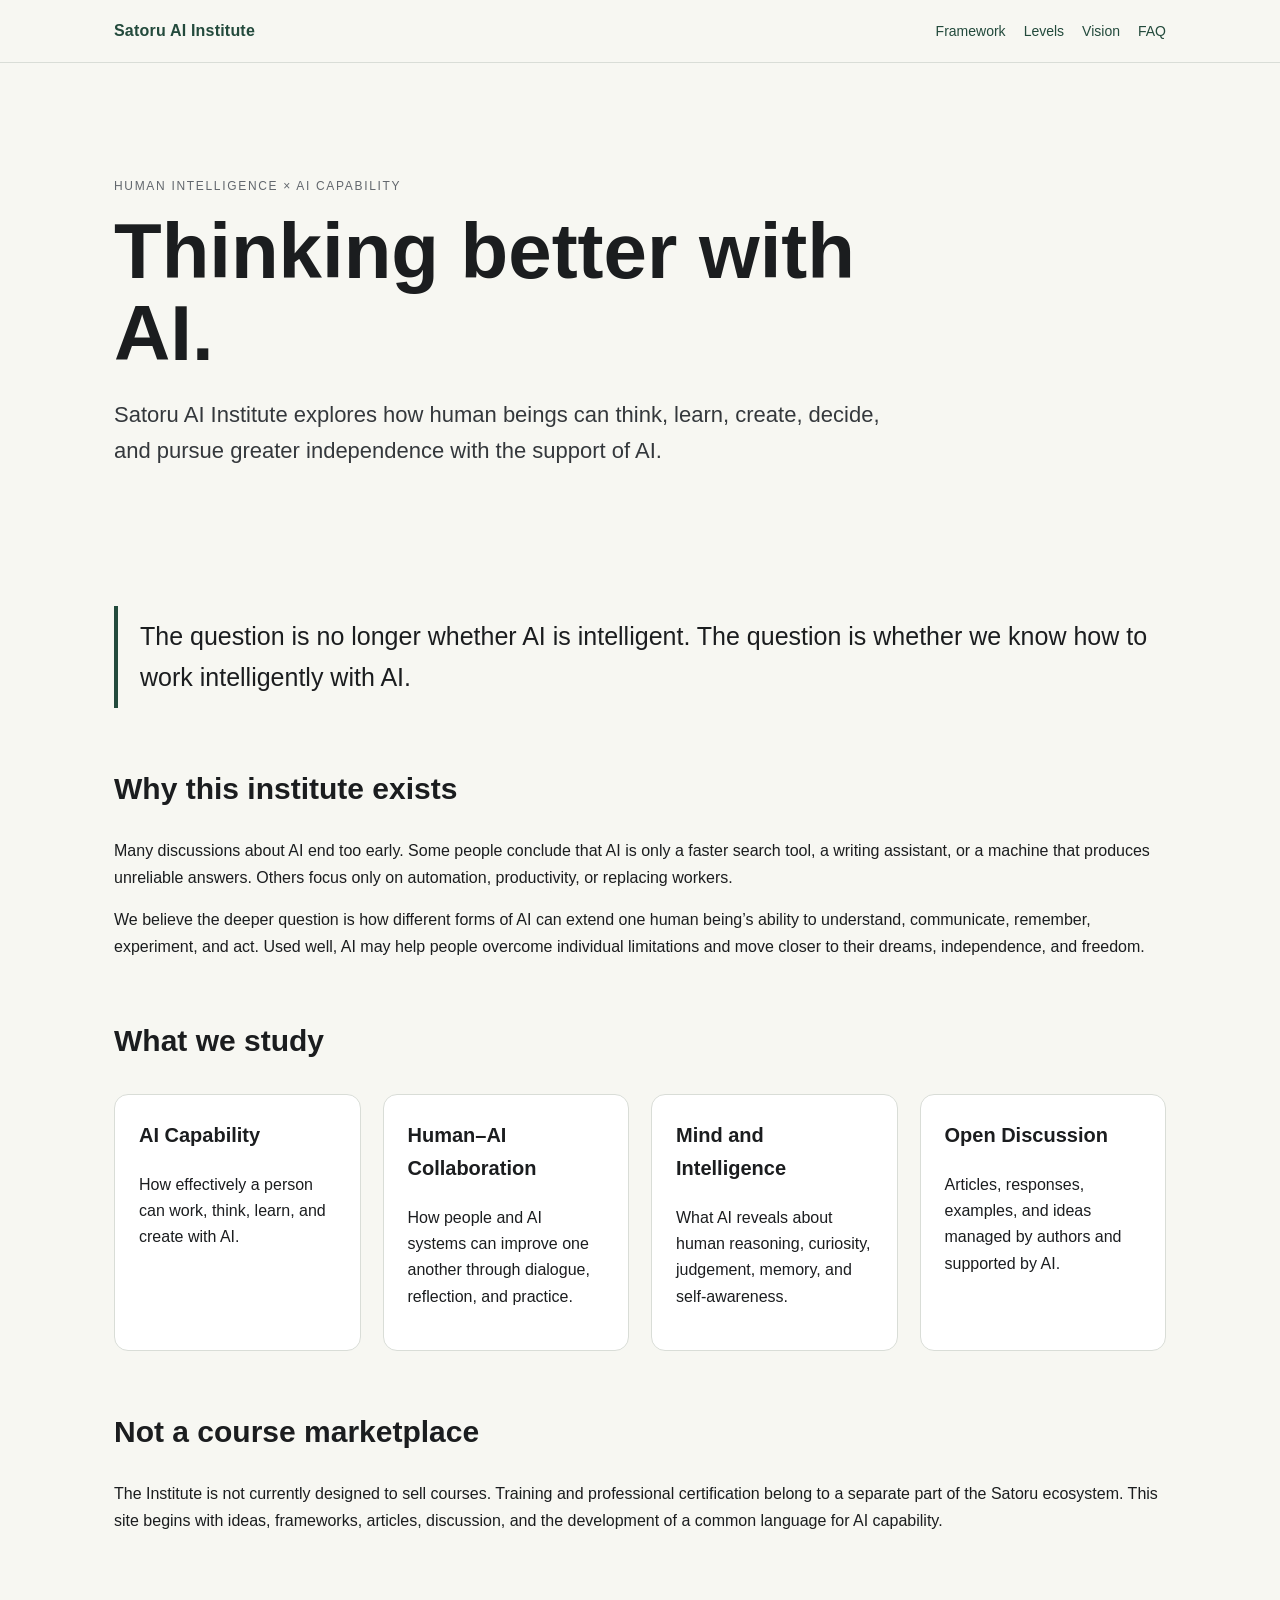
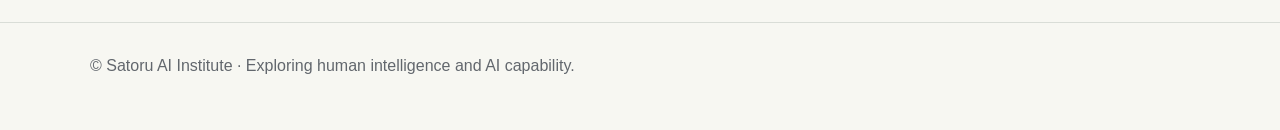
==== index.html @ 699ed62e "Add files via upload" ====
<!doctype html>
<html lang="en">
<head>
  <meta charset="utf-8">
  <meta name="viewport" content="width=device-width, initial-scale=1">
  <title>Satoru AI Institute</title>
  <meta name="description" content="Exploring human intelligence, AI capability, and the future of thinking with AI.">
  <link rel="stylesheet" href="styles.css">
</head>
<body>
<header><div class="nav"><a class="brand" href="index.html">Satoru AI Institute</a><nav><a href="framework.html">Framework</a><a href="levels.html">Levels</a><a href="vision.html">Vision</a><a href="faq.html">FAQ</a></nav></div></header>
<main>
  <section class="hero">
    <div class="eyebrow">Human Intelligence × AI Capability</div>
    <h1>Thinking better with AI.</h1>
    <p class="lead">Satoru AI Institute explores how human beings can think, learn, create, decide, and pursue greater independence with the support of AI.</p>
  </section>

  <div class="quote">The question is no longer whether AI is intelligent. The question is whether we know how to work intelligently with AI.</div>

  <section>
    <h2>Why this institute exists</h2>
    <p>Many discussions about AI end too early. Some people conclude that AI is only a faster search tool, a writing assistant, or a machine that produces unreliable answers. Others focus only on automation, productivity, or replacing workers.</p>
    <p>We believe the deeper question is how different forms of AI can extend one human being’s ability to understand, communicate, remember, experiment, and act. Used well, AI may help people overcome individual limitations and move closer to their dreams, independence, and freedom.</p>
  </section>

  <section>
    <h2>What we study</h2>
    <div class="grid">
      <div class="card"><h3>AI Capability</h3><p>How effectively a person can work, think, learn, and create with AI.</p></div>
      <div class="card"><h3>Human–AI Collaboration</h3><p>How people and AI systems can improve one another through dialogue, reflection, and practice.</p></div>
      <div class="card"><h3>Mind and Intelligence</h3><p>What AI reveals about human reasoning, curiosity, judgement, memory, and self-awareness.</p></div>
      <div class="card"><h3>Open Discussion</h3><p>Articles, responses, examples, and ideas managed by authors and supported by AI.</p></div>
    </div>
  </section>

  <section>
    <h2>Not a course marketplace</h2>
    <p>The Institute is not currently designed to sell courses. Training and professional certification belong to a separate part of the Satoru ecosystem. This site begins with ideas, frameworks, articles, discussion, and the development of a common language for AI capability.</p>
  </section>
</main>
<footer><div class="footer-inner">© Satoru AI Institute · Exploring human intelligence and AI capability.</div></footer>
</body></html>
---- styles.css ----
:root {
  --bg: #f7f7f2;
  --text: #1b1d1f;
  --muted: #62676d;
  --line: #d9ddd7;
  --accent: #234a3c;
  --card: #ffffff;
}
* { box-sizing: border-box; }
body {
  margin: 0;
  font-family: Arial, Helvetica, sans-serif;
  background: var(--bg);
  color: var(--text);
  line-height: 1.65;
}
a { color: var(--accent); text-decoration: none; }
a:hover { text-decoration: underline; }
header {
  border-bottom: 1px solid var(--line);
  background: rgba(247,247,242,.96);
  position: sticky;
  top: 0;
  z-index: 10;
}
.nav {
  max-width: 1100px;
  margin: auto;
  padding: 18px 24px;
  display: flex;
  align-items: center;
  justify-content: space-between;
  gap: 24px;
}
.brand { font-weight: 700; letter-spacing: .2px; }
nav { display: flex; flex-wrap: wrap; gap: 18px; font-size: 14px; }
main { max-width: 1100px; margin: auto; padding: 72px 24px; }
.hero { max-width: 820px; padding: 42px 0 72px; }
.eyebrow { text-transform: uppercase; letter-spacing: .14em; font-size: 12px; color: var(--muted); }
h1 { font-size: clamp(42px, 7vw, 78px); line-height: 1.05; margin: 14px 0 22px; }
h2 { font-size: 30px; margin-top: 56px; }
h3 { font-size: 20px; margin-top: 30px; }
p.lead { font-size: 22px; color: #34383c; max-width: 780px; }
.grid { display: grid; grid-template-columns: repeat(auto-fit, minmax(240px, 1fr)); gap: 22px; margin: 28px 0; }
.card { background: var(--card); border: 1px solid var(--line); border-radius: 14px; padding: 24px; }
.card h3 { margin-top: 0; }
.quote { border-left: 4px solid var(--accent); padding: 10px 0 10px 22px; font-size: 25px; margin: 42px 0; }
.small { color: var(--muted); font-size: 14px; }
ul { padding-left: 22px; }
footer { border-top: 1px solid var(--line); padding: 30px 24px 50px; color: var(--muted); }
.footer-inner { max-width: 1100px; margin: auto; }
.tag { display: inline-block; border: 1px solid var(--line); border-radius: 999px; padding: 5px 10px; margin: 4px 6px 4px 0; font-size: 13px; background: white; }
@media (max-width: 700px) {
  .nav { align-items: flex-start; flex-direction: column; }
  main { padding-top: 40px; }
}
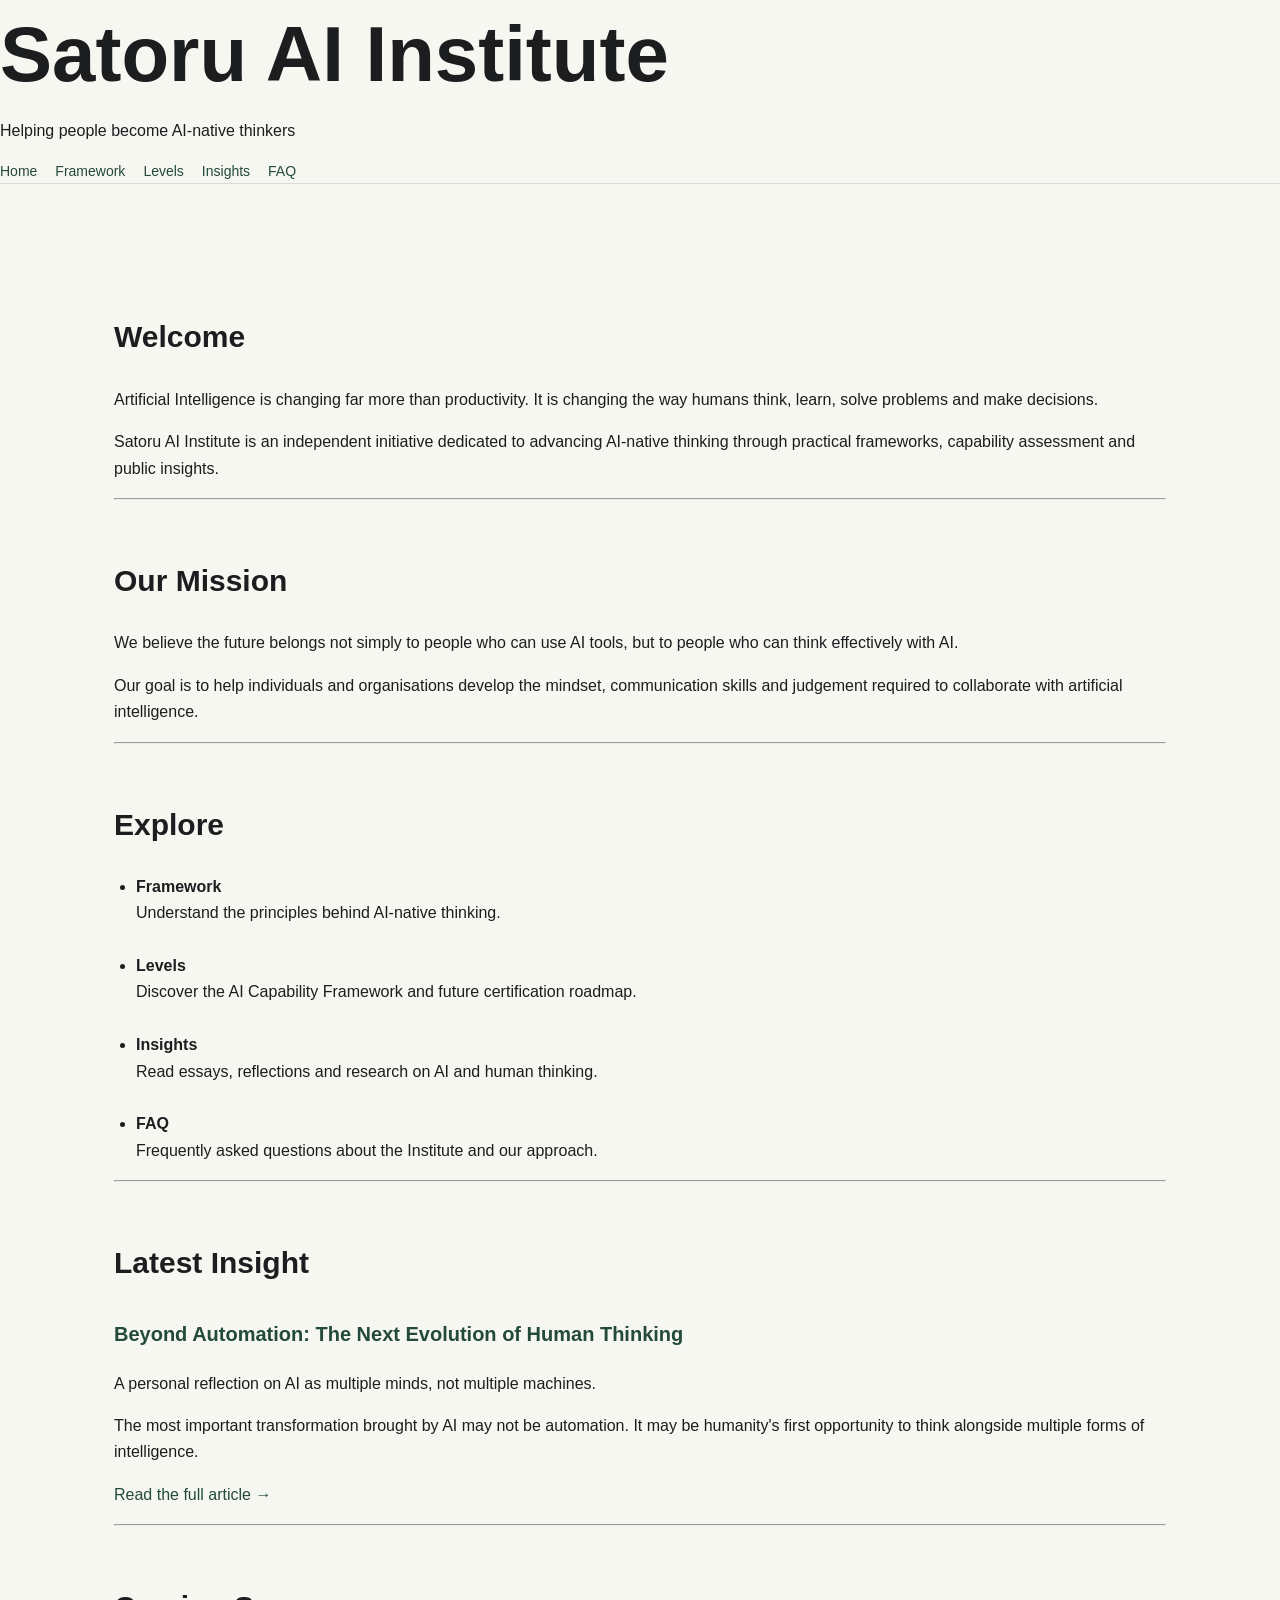
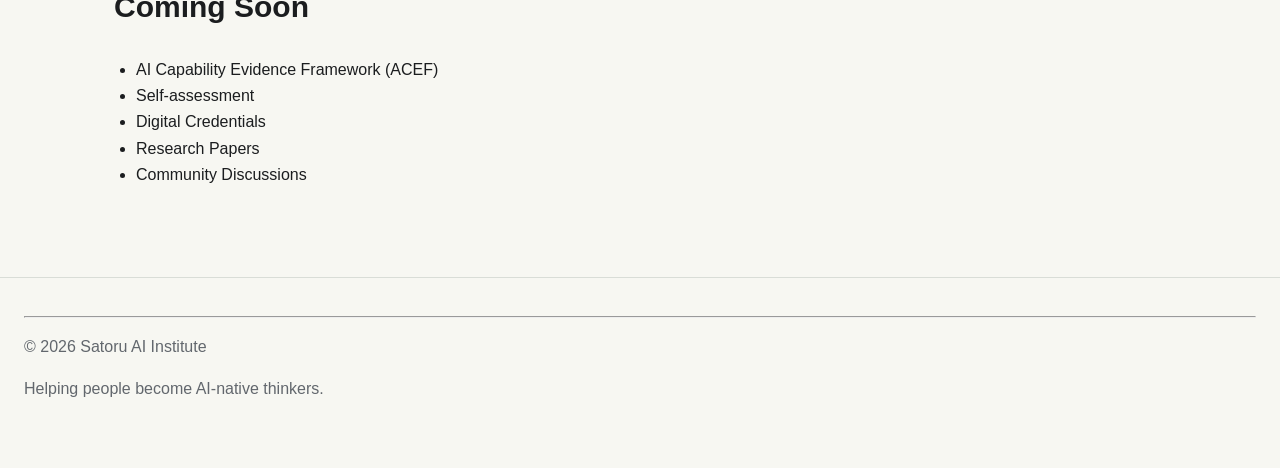
==== commit c1e6ff32: "Update index.html" ====
--- a/index.html
+++ b/index.html
@@ -1,43 +1,235 @@
-<!doctype html>
+<!DOCTYPE html>
 <html lang="en">
+
 <head>
-  <meta charset="utf-8">
-  <meta name="viewport" content="width=device-width, initial-scale=1">
-  <title>Satoru AI Institute</title>
-  <meta name="description" content="Exploring human intelligence, AI capability, and the future of thinking with AI.">
-  <link rel="stylesheet" href="styles.css">
+
+<meta charset="UTF-8">
+<meta name="viewport" content="width=device-width, initial-scale=1.0">
+
+<title>Satoru AI Institute</title>
+
+<link rel="stylesheet" href="styles.css">
+
 </head>
+
 <body>
-<header><div class="nav"><a class="brand" href="index.html">Satoru AI Institute</a><nav><a href="framework.html">Framework</a><a href="levels.html">Levels</a><a href="vision.html">Vision</a><a href="faq.html">FAQ</a></nav></div></header>
+
+<header>
+
+<h1>Satoru AI Institute</h1>
+
+<p class="subtitle">
+Helping people become AI-native thinkers
+</p>
+
+<nav>
+
+<a href="index.html">Home</a>
+
+<a href="framework.html">Framework</a>
+
+<a href="levels.html">Levels</a>
+
+<a href="insights.html">Insights</a>
+
+<a href="faq.html">FAQ</a>
+
+</nav>
+
+</header>
+
 <main>
-  <section class="hero">
-    <div class="eyebrow">Human Intelligence × AI Capability</div>
-    <h1>Thinking better with AI.</h1>
-    <p class="lead">Satoru AI Institute explores how human beings can think, learn, create, decide, and pursue greater independence with the support of AI.</p>
-  </section>
-
-  <div class="quote">The question is no longer whether AI is intelligent. The question is whether we know how to work intelligently with AI.</div>
-
-  <section>
-    <h2>Why this institute exists</h2>
-    <p>Many discussions about AI end too early. Some people conclude that AI is only a faster search tool, a writing assistant, or a machine that produces unreliable answers. Others focus only on automation, productivity, or replacing workers.</p>
-    <p>We believe the deeper question is how different forms of AI can extend one human being’s ability to understand, communicate, remember, experiment, and act. Used well, AI may help people overcome individual limitations and move closer to their dreams, independence, and freedom.</p>
-  </section>
-
-  <section>
-    <h2>What we study</h2>
-    <div class="grid">
-      <div class="card"><h3>AI Capability</h3><p>How effectively a person can work, think, learn, and create with AI.</p></div>
-      <div class="card"><h3>Human–AI Collaboration</h3><p>How people and AI systems can improve one another through dialogue, reflection, and practice.</p></div>
-      <div class="card"><h3>Mind and Intelligence</h3><p>What AI reveals about human reasoning, curiosity, judgement, memory, and self-awareness.</p></div>
-      <div class="card"><h3>Open Discussion</h3><p>Articles, responses, examples, and ideas managed by authors and supported by AI.</p></div>
-    </div>
-  </section>
-
-  <section>
-    <h2>Not a course marketplace</h2>
-    <p>The Institute is not currently designed to sell courses. Training and professional certification belong to a separate part of the Satoru ecosystem. This site begins with ideas, frameworks, articles, discussion, and the development of a common language for AI capability.</p>
-  </section>
+
+<section>
+
+<h2>
+Welcome
+</h2>
+
+<p>
+
+Artificial Intelligence is changing far more than productivity.
+
+It is changing the way humans think, learn, solve problems and make decisions.
+
+</p>
+
+<p>
+
+Satoru AI Institute is an independent initiative dedicated to advancing AI-native thinking through practical frameworks, capability assessment and public insights.
+
+</p>
+
+</section>
+
+<hr>
+
+<section>
+
+<h2>
+Our Mission
+</h2>
+
+<p>
+
+We believe the future belongs not simply to people who can use AI tools,
+but to people who can think effectively with AI.
+
+</p>
+
+<p>
+
+Our goal is to help individuals and organisations develop the mindset,
+communication skills and judgement required to collaborate with artificial intelligence.
+
+</p>
+
+</section>
+
+<hr>
+
+<section>
+
+<h2>
+Explore
+</h2>
+
+<ul>
+
+<li>
+
+<b>Framework</b><br>
+
+Understand the principles behind AI-native thinking.
+
+</li>
+
+<br>
+
+<li>
+
+<b>Levels</b><br>
+
+Discover the AI Capability Framework and future certification roadmap.
+
+</li>
+
+<br>
+
+<li>
+
+<b>Insights</b><br>
+
+Read essays, reflections and research on AI and human thinking.
+
+</li>
+
+<br>
+
+<li>
+
+<b>FAQ</b><br>
+
+Frequently asked questions about the Institute and our approach.
+
+</li>
+
+</ul>
+
+</section>
+
+<hr>
+
+<section>
+
+<h2>
+Latest Insight
+</h2>
+
+<h3>
+
+<a href="beyond-automation.html">
+
+Beyond Automation:
+The Next Evolution of Human Thinking
+
+</a>
+
+</h3>
+
+<p>
+
+A personal reflection on AI as multiple minds,
+not multiple machines.
+
+</p>
+
+<p>
+
+The most important transformation brought by AI may not be automation.
+
+It may be humanity's first opportunity to think alongside multiple forms of intelligence.
+
+</p>
+
+<p>
+
+<a href="beyond-automation.html">
+
+Read the full article →
+
+</a>
+
+</p>
+
+</section>
+
+<hr>
+
+<section>
+
+<h2>
+
+Coming Soon
+
+</h2>
+
+<ul>
+
+<li>AI Capability Evidence Framework (ACEF)</li>
+
+<li>Self-assessment</li>
+
+<li>Digital Credentials</li>
+
+<li>Research Papers</li>
+
+<li>Community Discussions</li>
+
+</ul>
+
+</section>
+
 </main>
-<footer><div class="footer-inner">© Satoru AI Institute · Exploring human intelligence and AI capability.</div></footer>
-</body></html>
+
+<footer>
+
+<hr>
+
+<p>
+
+© 2026 Satoru AI Institute
+
+</p>
+
+<p>
+
+Helping people become AI-native thinkers.
+
+</p>
+
+</footer>
+
+</body>
+
+</html>
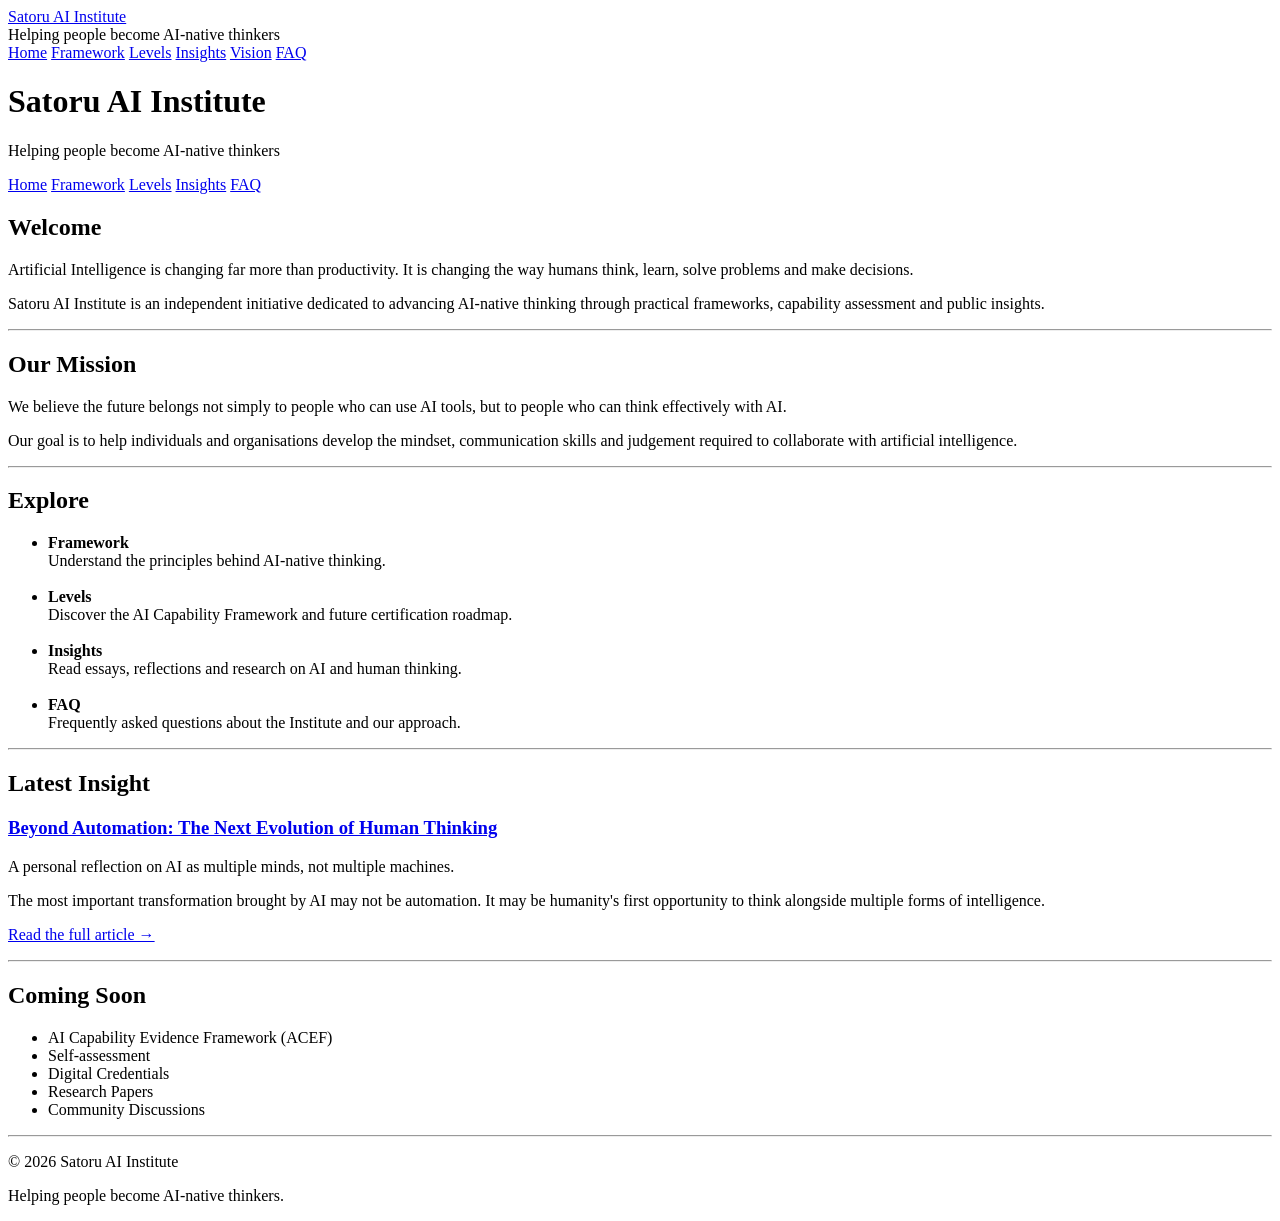
==== commit 9a77405f: "Update index.html" ====
--- a/index.html
+++ b/index.html
@@ -1,16 +1,30 @@
 <!DOCTYPE html>
 <html lang="en">
 
-<head>
-
-<meta charset="UTF-8">
-<meta name="viewport" content="width=device-width, initial-scale=1.0">
-
-<title>Satoru AI Institute</title>
-
-<link rel="stylesheet" href="styles.css">
-
-</head>
+<header>
+    <div class="nav">
+
+        <div>
+            <div class="brand">
+                <a href="index.html">Satoru AI Institute</a>
+            </div>
+
+            <div class="small">
+                Helping people become AI-native thinkers
+            </div>
+        </div>
+
+        <nav>
+            <a href="index.html">Home</a>
+            <a href="framework.html">Framework</a>
+            <a href="levels.html">Levels</a>
+            <a href="insights.html">Insights</a>
+            <a href="vision.html">Vision</a>
+            <a href="faq.html">FAQ</a>
+        </nav>
+
+    </div>
+</header>
 
 <body>
 
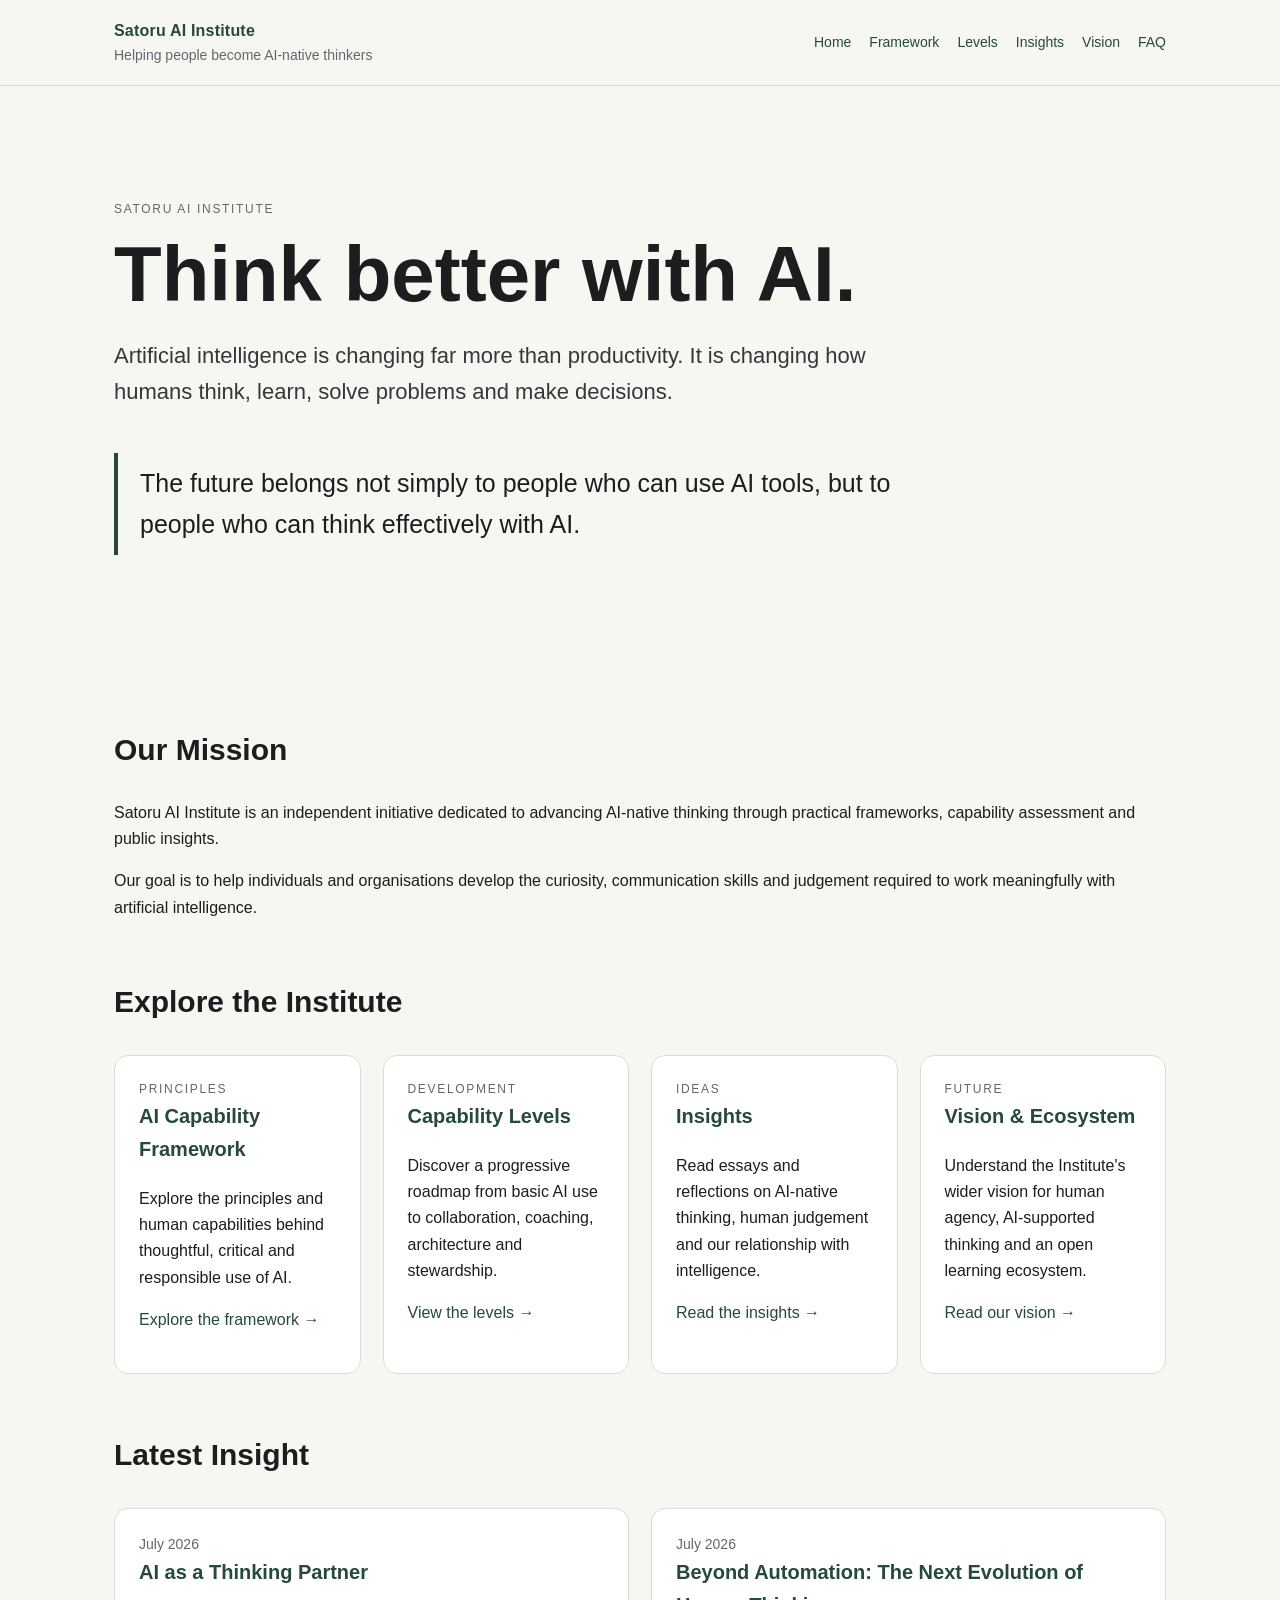
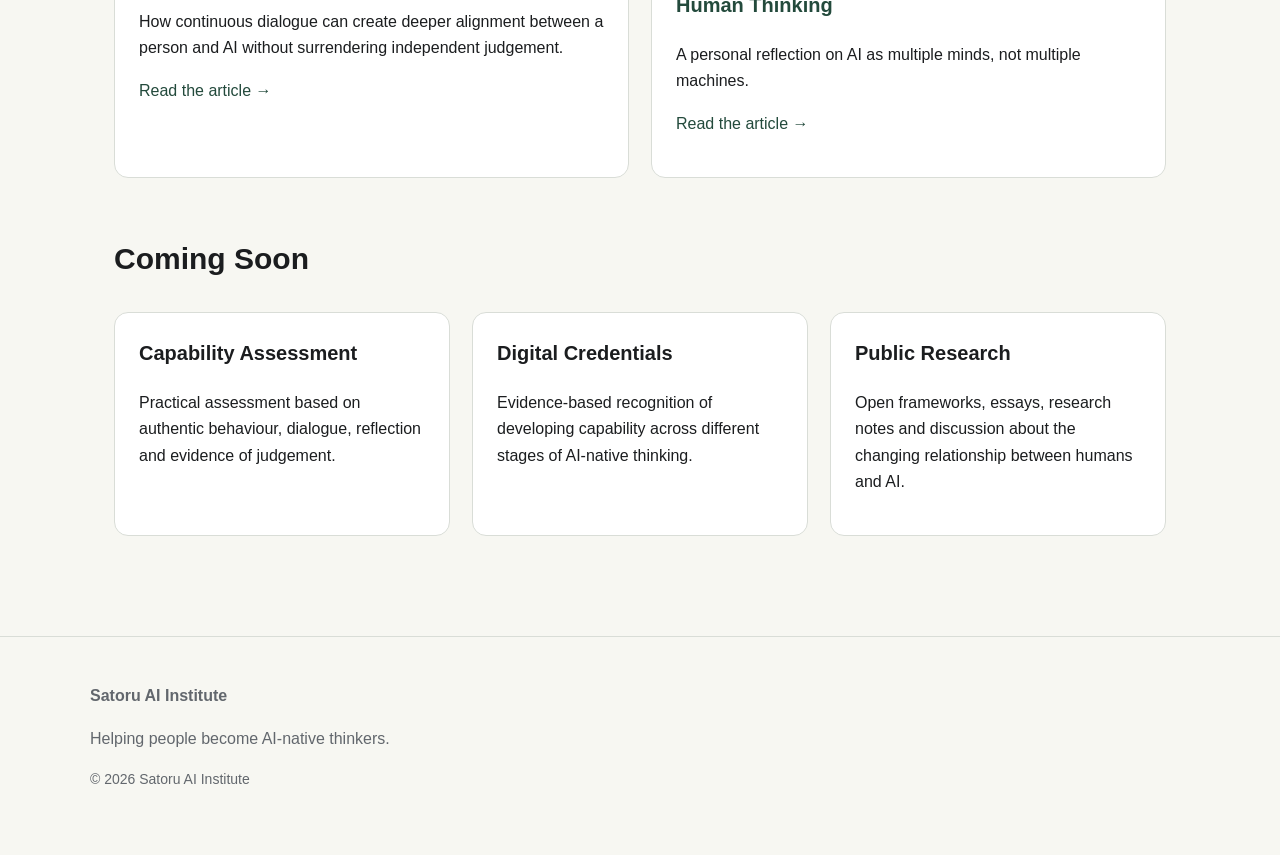
==== commit 36d9e056: "Update index.html fixed style problem" ====
--- a/index.html
+++ b/index.html
@@ -1,5 +1,25 @@
 <!DOCTYPE html>
 <html lang="en">
+
+<head>
+    <meta charset="UTF-8">
+
+    <meta
+        name="viewport"
+        content="width=device-width, initial-scale=1.0"
+    >
+
+    <meta
+        name="description"
+        content="Satoru AI Institute advances AI-native thinking through practical frameworks, capability development and public insights."
+    >
+
+    <title>Satoru AI Institute</title>
+
+    <link rel="stylesheet" href="styles.css">
+</head>
+
+<body>
 
 <header>
     <div class="nav">
@@ -26,222 +46,269 @@
     </div>
 </header>
 
-<body>
-
-<header>
-
-<h1>Satoru AI Institute</h1>
-
-<p class="subtitle">
-Helping people become AI-native thinkers
-</p>
-
-<nav>
-
-<a href="index.html">Home</a>
-
-<a href="framework.html">Framework</a>
-
-<a href="levels.html">Levels</a>
-
-<a href="insights.html">Insights</a>
-
-<a href="faq.html">FAQ</a>
-
-</nav>
-
-</header>
-
 <main>
 
-<section>
-
-<h2>
-Welcome
-</h2>
-
-<p>
-
-Artificial Intelligence is changing far more than productivity.
-
-It is changing the way humans think, learn, solve problems and make decisions.
-
-</p>
-
-<p>
-
-Satoru AI Institute is an independent initiative dedicated to advancing AI-native thinking through practical frameworks, capability assessment and public insights.
-
-</p>
-
-</section>
-
-<hr>
-
-<section>
-
-<h2>
-Our Mission
-</h2>
-
-<p>
-
-We believe the future belongs not simply to people who can use AI tools,
-but to people who can think effectively with AI.
-
-</p>
-
-<p>
-
-Our goal is to help individuals and organisations develop the mindset,
-communication skills and judgement required to collaborate with artificial intelligence.
-
-</p>
-
-</section>
-
-<hr>
-
-<section>
-
-<h2>
-Explore
-</h2>
-
-<ul>
-
-<li>
-
-<b>Framework</b><br>
-
-Understand the principles behind AI-native thinking.
-
-</li>
-
-<br>
-
-<li>
-
-<b>Levels</b><br>
-
-Discover the AI Capability Framework and future certification roadmap.
-
-</li>
-
-<br>
-
-<li>
-
-<b>Insights</b><br>
-
-Read essays, reflections and research on AI and human thinking.
-
-</li>
-
-<br>
-
-<li>
-
-<b>FAQ</b><br>
-
-Frequently asked questions about the Institute and our approach.
-
-</li>
-
-</ul>
-
-</section>
-
-<hr>
-
-<section>
-
-<h2>
-Latest Insight
-</h2>
-
-<h3>
-
-<a href="beyond-automation.html">
-
-Beyond Automation:
-The Next Evolution of Human Thinking
-
-</a>
-
-</h3>
-
-<p>
-
-A personal reflection on AI as multiple minds,
-not multiple machines.
-
-</p>
-
-<p>
-
-The most important transformation brought by AI may not be automation.
-
-It may be humanity's first opportunity to think alongside multiple forms of intelligence.
-
-</p>
-
-<p>
-
-<a href="beyond-automation.html">
-
-Read the full article →
-
-</a>
-
-</p>
-
-</section>
-
-<hr>
-
-<section>
-
-<h2>
-
-Coming Soon
-
-</h2>
-
-<ul>
-
-<li>AI Capability Evidence Framework (ACEF)</li>
-
-<li>Self-assessment</li>
-
-<li>Digital Credentials</li>
-
-<li>Research Papers</li>
-
-<li>Community Discussions</li>
-
-</ul>
-
-</section>
+    <section class="hero">
+
+        <div class="eyebrow">
+            SATORU AI INSTITUTE
+        </div>
+
+        <h1>
+            Think better with AI.
+        </h1>
+
+        <p class="lead">
+            Artificial intelligence is changing far more than productivity.
+            It is changing how humans think, learn, solve problems and make decisions.
+        </p>
+
+        <div class="quote">
+            The future belongs not simply to people who can use AI tools,
+            but to people who can think effectively with AI.
+        </div>
+
+    </section>
+
+
+    <section>
+
+        <h2>Our Mission</h2>
+
+        <p>
+            Satoru AI Institute is an independent initiative dedicated to
+            advancing AI-native thinking through practical frameworks,
+            capability assessment and public insights.
+        </p>
+
+        <p>
+            Our goal is to help individuals and organisations develop the
+            curiosity, communication skills and judgement required to work
+            meaningfully with artificial intelligence.
+        </p>
+
+    </section>
+
+
+    <section>
+
+        <h2>Explore the Institute</h2>
+
+        <div class="grid">
+
+            <article class="card">
+
+                <div class="eyebrow">
+                    PRINCIPLES
+                </div>
+
+                <h3>
+                    <a href="framework.html">AI Capability Framework</a>
+                </h3>
+
+                <p>
+                    Explore the principles and human capabilities behind
+                    thoughtful, critical and responsible use of AI.
+                </p>
+
+                <p>
+                    <a href="framework.html">Explore the framework →</a>
+                </p>
+
+            </article>
+
+
+            <article class="card">
+
+                <div class="eyebrow">
+                    DEVELOPMENT
+                </div>
+
+                <h3>
+                    <a href="levels.html">Capability Levels</a>
+                </h3>
+
+                <p>
+                    Discover a progressive roadmap from basic AI use to
+                    collaboration, coaching, architecture and stewardship.
+                </p>
+
+                <p>
+                    <a href="levels.html">View the levels →</a>
+                </p>
+
+            </article>
+
+
+            <article class="card">
+
+                <div class="eyebrow">
+                    IDEAS
+                </div>
+
+                <h3>
+                    <a href="insights.html">Insights</a>
+                </h3>
+
+                <p>
+                    Read essays and reflections on AI-native thinking,
+                    human judgement and our relationship with intelligence.
+                </p>
+
+                <p>
+                    <a href="insights.html">Read the insights →</a>
+                </p>
+
+            </article>
+
+
+            <article class="card">
+
+                <div class="eyebrow">
+                    FUTURE
+                </div>
+
+                <h3>
+                    <a href="vision.html">Vision &amp; Ecosystem</a>
+                </h3>
+
+                <p>
+                    Understand the Institute's wider vision for human agency,
+                    AI-supported thinking and an open learning ecosystem.
+                </p>
+
+                <p>
+                    <a href="vision.html">Read our vision →</a>
+                </p>
+
+            </article>
+
+        </div>
+
+    </section>
+
+
+    <section>
+
+        <h2>Latest Insight</h2>
+
+        <div class="grid">
+
+            <article class="card">
+
+                <div class="small">
+                    July 2026
+                </div>
+
+                <h3>
+                    <a href="ai-thinking-partner.html">
+                        AI as a Thinking Partner
+                    </a>
+                </h3>
+
+                <p>
+                    How continuous dialogue can create deeper alignment
+                    between a person and AI without surrendering independent
+                    judgement.
+                </p>
+
+                <p>
+                    <a href="ai-thinking-partner.html">
+                        Read the article →
+                    </a>
+                </p>
+
+            </article>
+
+
+            <article class="card">
+
+                <div class="small">
+                    July 2026
+                </div>
+
+                <h3>
+                    <a href="beyond-automation.html">
+                        Beyond Automation: The Next Evolution of Human Thinking
+                    </a>
+                </h3>
+
+                <p>
+                    A personal reflection on AI as multiple minds,
+                    not multiple machines.
+                </p>
+
+                <p>
+                    <a href="beyond-automation.html">
+                        Read the article →
+                    </a>
+                </p>
+
+            </article>
+
+        </div>
+
+    </section>
+
+
+    <section>
+
+        <h2>Coming Soon</h2>
+
+        <div class="grid">
+
+            <div class="card">
+                <h3>Capability Assessment</h3>
+
+                <p>
+                    Practical assessment based on authentic behaviour,
+                    dialogue, reflection and evidence of judgement.
+                </p>
+            </div>
+
+
+            <div class="card">
+                <h3>Digital Credentials</h3>
+
+                <p>
+                    Evidence-based recognition of developing capability
+                    across different stages of AI-native thinking.
+                </p>
+            </div>
+
+
+            <div class="card">
+                <h3>Public Research</h3>
+
+                <p>
+                    Open frameworks, essays, research notes and discussion
+                    about the changing relationship between humans and AI.
+                </p>
+            </div>
+
+        </div>
+
+    </section>
 
 </main>
 
+
 <footer>
-
-<hr>
-
-<p>
-
-© 2026 Satoru AI Institute
-
-</p>
-
-<p>
-
-Helping people become AI-native thinkers.
-
-</p>
-
+    <div class="footer-inner">
+
+        <p>
+            <strong>Satoru AI Institute</strong>
+        </p>
+
+        <p>
+            Helping people become AI-native thinkers.
+        </p>
+
+        <p class="small">
+            © 2026 Satoru AI Institute
+        </p>
+
+    </div>
 </footer>
 
 </body>
--- a/styles.css
+++ b/styles.css
@@ -0,0 +1,56 @@
+:root {
+  --bg: #f7f7f2;
+  --text: #1b1d1f;
+  --muted: #62676d;
+  --line: #d9ddd7;
+  --accent: #234a3c;
+  --card: #ffffff;
+}
+* { box-sizing: border-box; }
+body {
+  margin: 0;
+  font-family: Arial, Helvetica, sans-serif;
+  background: var(--bg);
+  color: var(--text);
+  line-height: 1.65;
+}
+a { color: var(--accent); text-decoration: none; }
+a:hover { text-decoration: underline; }
+header {
+  border-bottom: 1px solid var(--line);
+  background: rgba(247,247,242,.96);
+  position: sticky;
+  top: 0;
+  z-index: 10;
+}
+.nav {
+  max-width: 1100px;
+  margin: auto;
+  padding: 18px 24px;
+  display: flex;
+  align-items: center;
+  justify-content: space-between;
+  gap: 24px;
+}
+.brand { font-weight: 700; letter-spacing: .2px; }
+nav { display: flex; flex-wrap: wrap; gap: 18px; font-size: 14px; }
+main { max-width: 1100px; margin: auto; padding: 72px 24px; }
+.hero { max-width: 820px; padding: 42px 0 72px; }
+.eyebrow { text-transform: uppercase; letter-spacing: .14em; font-size: 12px; color: var(--muted); }
+h1 { font-size: clamp(42px, 7vw, 78px); line-height: 1.05; margin: 14px 0 22px; }
+h2 { font-size: 30px; margin-top: 56px; }
+h3 { font-size: 20px; margin-top: 30px; }
+p.lead { font-size: 22px; color: #34383c; max-width: 780px; }
+.grid { display: grid; grid-template-columns: repeat(auto-fit, minmax(240px, 1fr)); gap: 22px; margin: 28px 0; }
+.card { background: var(--card); border: 1px solid var(--line); border-radius: 14px; padding: 24px; }
+.card h3 { margin-top: 0; }
+.quote { border-left: 4px solid var(--accent); padding: 10px 0 10px 22px; font-size: 25px; margin: 42px 0; }
+.small { color: var(--muted); font-size: 14px; }
+ul { padding-left: 22px; }
+footer { border-top: 1px solid var(--line); padding: 30px 24px 50px; color: var(--muted); }
+.footer-inner { max-width: 1100px; margin: auto; }
+.tag { display: inline-block; border: 1px solid var(--line); border-radius: 999px; padding: 5px 10px; margin: 4px 6px 4px 0; font-size: 13px; background: white; }
+@media (max-width: 700px) {
+  .nav { align-items: flex-start; flex-direction: column; }
+  main { padding-top: 40px; }
+}
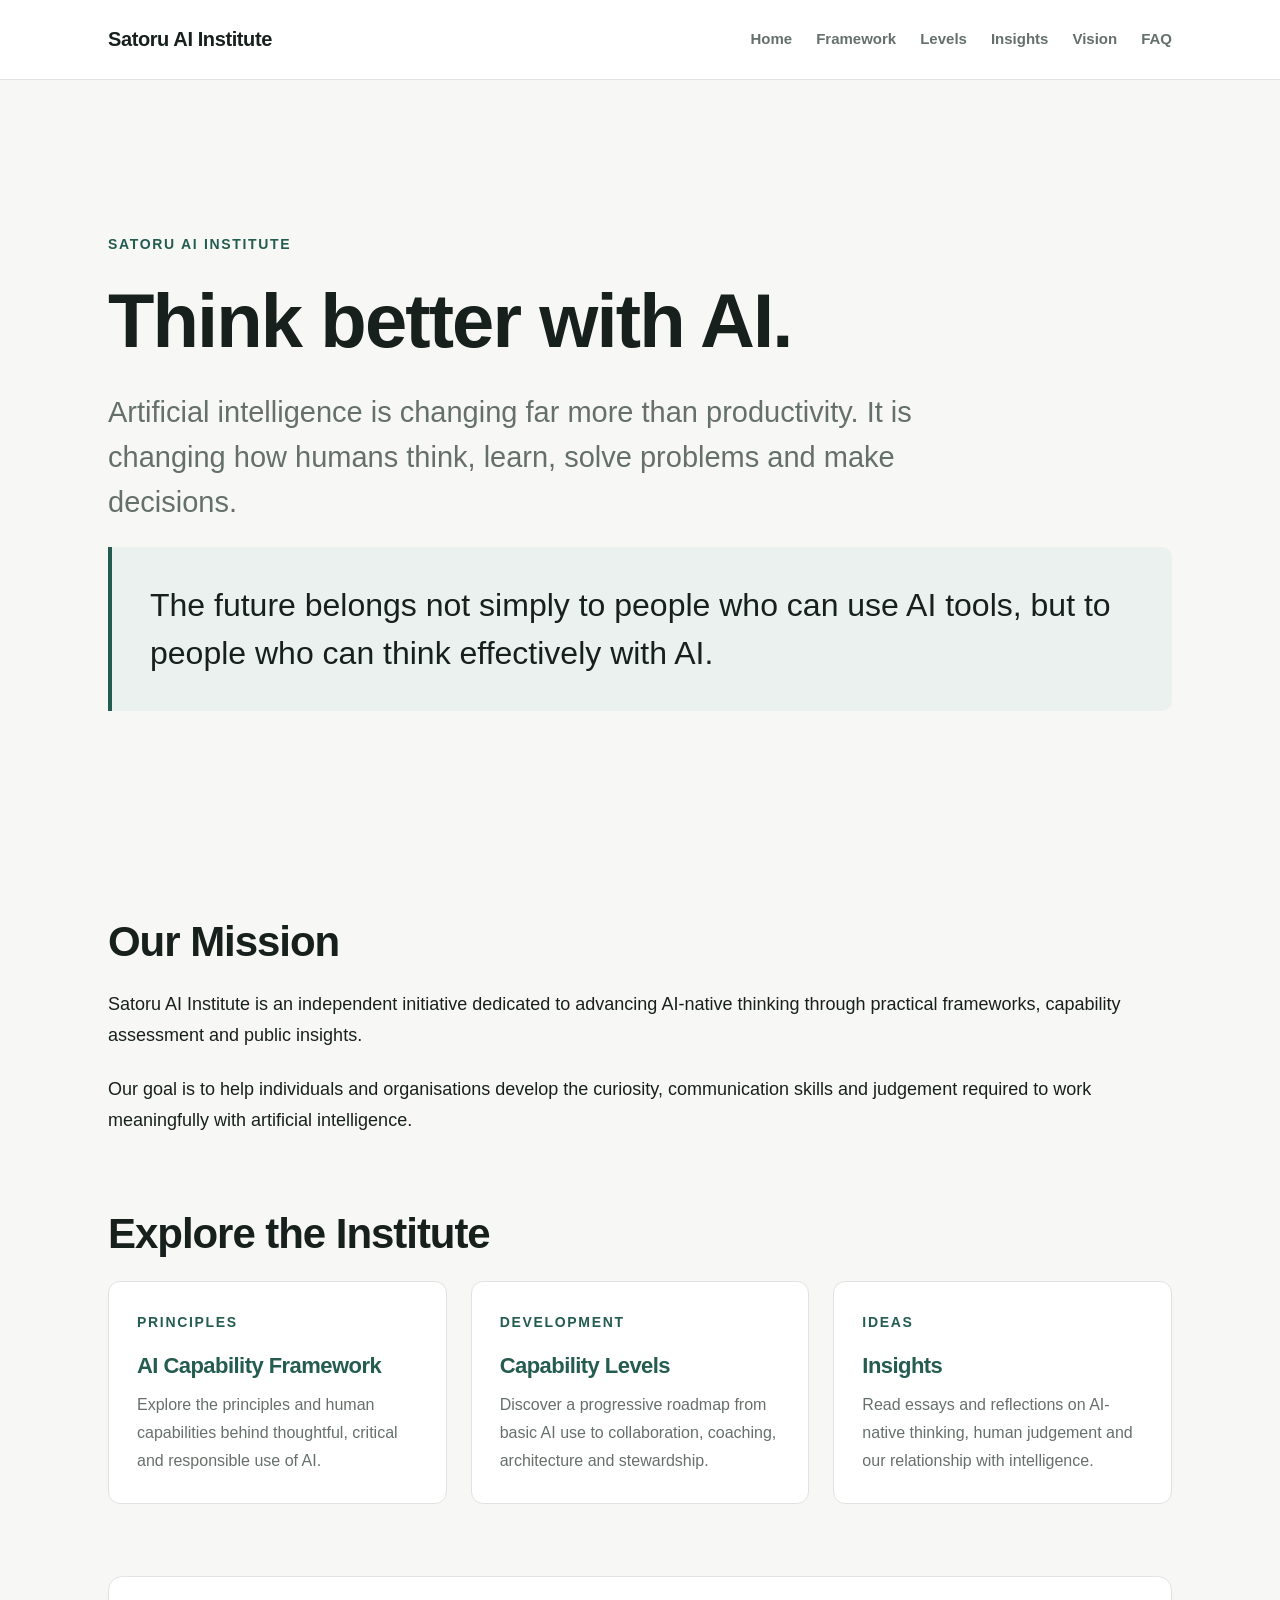
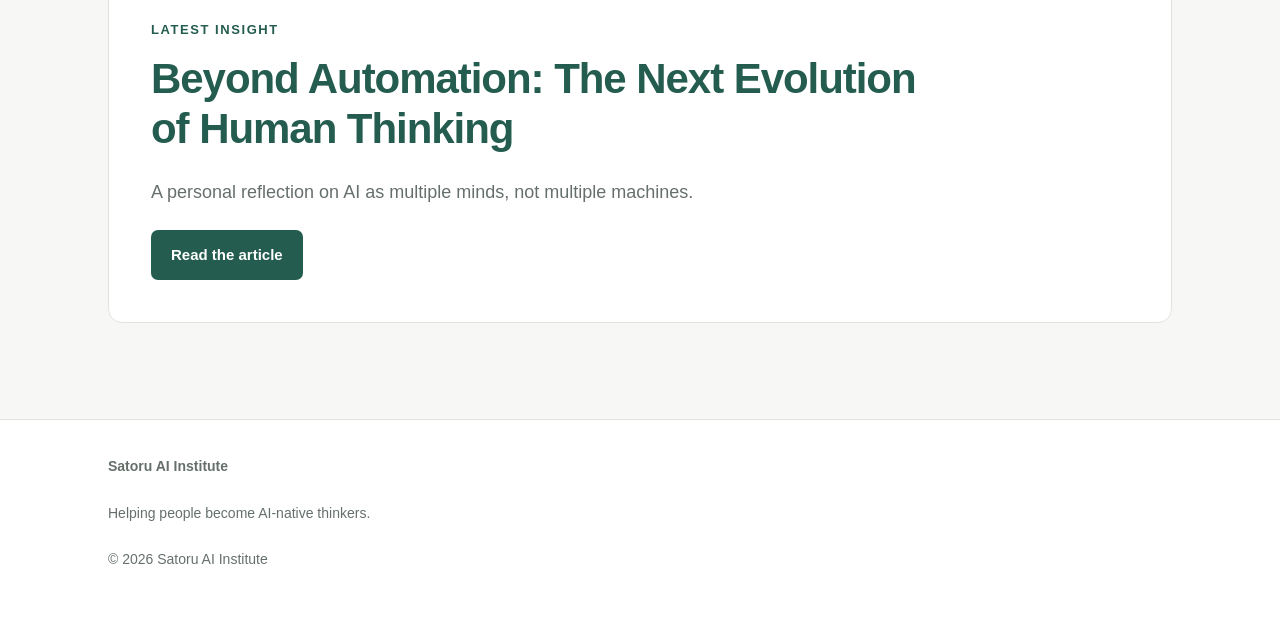
==== commit 5d99c432: "fix all style problem" ====
--- a/index.html
+++ b/index.html
@@ -1,316 +1,83 @@
 <!DOCTYPE html>
 <html lang="en">
+<head>
+  <!--
+  Satoru AI Institute
+  Website Version: 1.0
+  Page: index
+  Last updated: 2026-07-14
+  Stylesheet: styles.css
+  -->
+  <meta charset="UTF-8">
+  <meta name="viewport" content="width=device-width, initial-scale=1.0">
+  <meta name="description" content="Satoru AI Institute advances AI-native thinking through practical frameworks, capability development and public insights.">
+  <title>Satoru AI Institute</title>
+  <link rel="stylesheet" href="styles.css">
+</head>
+<body>
+<header>
+  <div class="nav">
+    <a class="brand" href="index.html">Satoru AI Institute</a>
+    <nav aria-label="Primary navigation">
+      <a href="index.html">Home</a>
+      <a href="framework.html">Framework</a>
+      <a href="levels.html">Levels</a>
+      <a href="insights.html">Insights</a>
+      <a href="vision.html">Vision</a>
+      <a href="faq.html">FAQ</a>
+    </nav>
+  </div>
+</header>
+<main>
+  <section class="hero">
+    <div class="eyebrow">Satoru AI Institute</div>
+    <h1>Think better with AI.</h1>
+    <p class="lead">Artificial intelligence is changing far more than productivity. It is changing how humans think, learn, solve problems and make decisions.</p>
+    <div class="quote">The future belongs not simply to people who can use AI tools, but to people who can think effectively with AI.</div>
+  </section>
 
-<head>
-    <meta charset="UTF-8">
+  <section>
+    <h2>Our Mission</h2>
+    <p>Satoru AI Institute is an independent initiative dedicated to advancing AI-native thinking through practical frameworks, capability assessment and public insights.</p>
+    <p>Our goal is to help individuals and organisations develop the curiosity, communication skills and judgement required to work meaningfully with artificial intelligence.</p>
+  </section>
 
-    <meta
-        name="viewport"
-        content="width=device-width, initial-scale=1.0"
-    >
+  <section>
+    <h2>Explore the Institute</h2>
+    <div class="grid">
+      <article class="card">
+        <div class="eyebrow">Principles</div>
+        <h3><a href="framework.html">AI Capability Framework</a></h3>
+        <p>Explore the principles and human capabilities behind thoughtful, critical and responsible use of AI.</p>
+      </article>
+      <article class="card">
+        <div class="eyebrow">Development</div>
+        <h3><a href="levels.html">Capability Levels</a></h3>
+        <p>Discover a progressive roadmap from basic AI use to collaboration, coaching, architecture and stewardship.</p>
+      </article>
+      <article class="card">
+        <div class="eyebrow">Ideas</div>
+        <h3><a href="insights.html">Insights</a></h3>
+        <p>Read essays and reflections on AI-native thinking, human judgement and our relationship with intelligence.</p>
+      </article>
+    </div>
+  </section>
 
-    <meta
-        name="description"
-        content="Satoru AI Institute advances AI-native thinking through practical frameworks, capability development and public insights."
-    >
-
-    <title>Satoru AI Institute</title>
-
-    <link rel="stylesheet" href="styles.css">
-</head>
-
-<body>
-
-<header>
-    <div class="nav">
-
-        <div>
-            <div class="brand">
-                <a href="index.html">Satoru AI Institute</a>
-            </div>
-
-            <div class="small">
-                Helping people become AI-native thinkers
-            </div>
-        </div>
-
-        <nav>
-            <a href="index.html">Home</a>
-            <a href="framework.html">Framework</a>
-            <a href="levels.html">Levels</a>
-            <a href="insights.html">Insights</a>
-            <a href="vision.html">Vision</a>
-            <a href="faq.html">FAQ</a>
-        </nav>
-
+  <section>
+    <div class="latest-insight">
+      <div class="section-label">Latest Insight</div>
+      <h2><a href="beyond-automation.html">Beyond Automation: The Next Evolution of Human Thinking</a></h2>
+      <p>A personal reflection on AI as multiple minds, not multiple machines.</p>
+      <a class="button" href="beyond-automation.html">Read the article</a>
     </div>
-</header>
-
-<main>
-
-    <section class="hero">
-
-        <div class="eyebrow">
-            SATORU AI INSTITUTE
-        </div>
-
-        <h1>
-            Think better with AI.
-        </h1>
-
-        <p class="lead">
-            Artificial intelligence is changing far more than productivity.
-            It is changing how humans think, learn, solve problems and make decisions.
-        </p>
-
-        <div class="quote">
-            The future belongs not simply to people who can use AI tools,
-            but to people who can think effectively with AI.
-        </div>
-
-    </section>
-
-
-    <section>
-
-        <h2>Our Mission</h2>
-
-        <p>
-            Satoru AI Institute is an independent initiative dedicated to
-            advancing AI-native thinking through practical frameworks,
-            capability assessment and public insights.
-        </p>
-
-        <p>
-            Our goal is to help individuals and organisations develop the
-            curiosity, communication skills and judgement required to work
-            meaningfully with artificial intelligence.
-        </p>
-
-    </section>
-
-
-    <section>
-
-        <h2>Explore the Institute</h2>
-
-        <div class="grid">
-
-            <article class="card">
-
-                <div class="eyebrow">
-                    PRINCIPLES
-                </div>
-
-                <h3>
-                    <a href="framework.html">AI Capability Framework</a>
-                </h3>
-
-                <p>
-                    Explore the principles and human capabilities behind
-                    thoughtful, critical and responsible use of AI.
-                </p>
-
-                <p>
-                    <a href="framework.html">Explore the framework →</a>
-                </p>
-
-            </article>
-
-
-            <article class="card">
-
-                <div class="eyebrow">
-                    DEVELOPMENT
-                </div>
-
-                <h3>
-                    <a href="levels.html">Capability Levels</a>
-                </h3>
-
-                <p>
-                    Discover a progressive roadmap from basic AI use to
-                    collaboration, coaching, architecture and stewardship.
-                </p>
-
-                <p>
-                    <a href="levels.html">View the levels →</a>
-                </p>
-
-            </article>
-
-
-            <article class="card">
-
-                <div class="eyebrow">
-                    IDEAS
-                </div>
-
-                <h3>
-                    <a href="insights.html">Insights</a>
-                </h3>
-
-                <p>
-                    Read essays and reflections on AI-native thinking,
-                    human judgement and our relationship with intelligence.
-                </p>
-
-                <p>
-                    <a href="insights.html">Read the insights →</a>
-                </p>
-
-            </article>
-
-
-            <article class="card">
-
-                <div class="eyebrow">
-                    FUTURE
-                </div>
-
-                <h3>
-                    <a href="vision.html">Vision &amp; Ecosystem</a>
-                </h3>
-
-                <p>
-                    Understand the Institute's wider vision for human agency,
-                    AI-supported thinking and an open learning ecosystem.
-                </p>
-
-                <p>
-                    <a href="vision.html">Read our vision →</a>
-                </p>
-
-            </article>
-
-        </div>
-
-    </section>
-
-
-    <section>
-
-        <h2>Latest Insight</h2>
-
-        <div class="grid">
-
-            <article class="card">
-
-                <div class="small">
-                    July 2026
-                </div>
-
-                <h3>
-                    <a href="ai-thinking-partner.html">
-                        AI as a Thinking Partner
-                    </a>
-                </h3>
-
-                <p>
-                    How continuous dialogue can create deeper alignment
-                    between a person and AI without surrendering independent
-                    judgement.
-                </p>
-
-                <p>
-                    <a href="ai-thinking-partner.html">
-                        Read the article →
-                    </a>
-                </p>
-
-            </article>
-
-
-            <article class="card">
-
-                <div class="small">
-                    July 2026
-                </div>
-
-                <h3>
-                    <a href="beyond-automation.html">
-                        Beyond Automation: The Next Evolution of Human Thinking
-                    </a>
-                </h3>
-
-                <p>
-                    A personal reflection on AI as multiple minds,
-                    not multiple machines.
-                </p>
-
-                <p>
-                    <a href="beyond-automation.html">
-                        Read the article →
-                    </a>
-                </p>
-
-            </article>
-
-        </div>
-
-    </section>
-
-
-    <section>
-
-        <h2>Coming Soon</h2>
-
-        <div class="grid">
-
-            <div class="card">
-                <h3>Capability Assessment</h3>
-
-                <p>
-                    Practical assessment based on authentic behaviour,
-                    dialogue, reflection and evidence of judgement.
-                </p>
-            </div>
-
-
-            <div class="card">
-                <h3>Digital Credentials</h3>
-
-                <p>
-                    Evidence-based recognition of developing capability
-                    across different stages of AI-native thinking.
-                </p>
-            </div>
-
-
-            <div class="card">
-                <h3>Public Research</h3>
-
-                <p>
-                    Open frameworks, essays, research notes and discussion
-                    about the changing relationship between humans and AI.
-                </p>
-            </div>
-
-        </div>
-
-    </section>
-
+  </section>
 </main>
-
-
 <footer>
-    <div class="footer-inner">
-
-        <p>
-            <strong>Satoru AI Institute</strong>
-        </p>
-
-        <p>
-            Helping people become AI-native thinkers.
-        </p>
-
-        <p class="small">
-            © 2026 Satoru AI Institute
-        </p>
-
-    </div>
+  <div class="footer-inner">
+    <p><strong>Satoru AI Institute</strong></p>
+    <p>Helping people become AI-native thinkers.</p>
+    <p>© 2026 Satoru AI Institute</p>
+  </div>
 </footer>
-
 </body>
-
 </html>
--- a/styles.css
+++ b/styles.css
@@ -1,56 +1,455 @@
+/*
+Satoru AI Institute
+Design System Version: 1.0
+Canonical stylesheet: styles.css
+Last updated: 2026-07-14
+*/
+
 :root {
-  --bg: #f7f7f2;
-  --text: #1b1d1f;
-  --muted: #62676d;
-  --line: #d9ddd7;
-  --accent: #234a3c;
-  --card: #ffffff;
-}
-* { box-sizing: border-box; }
+  --background: #f7f8f6;
+  --surface: #ffffff;
+  --text: #18201d;
+  --muted: #66706b;
+  --border: #dfe4e1;
+  --accent: #245c4f;
+  --accent-dark: #173f36;
+  --soft-accent: #eaf1ee;
+  --max-width: 1120px;
+  --article-width: 780px;
+}
+
+/* Reset */
+
+* {
+  box-sizing: border-box;
+}
+
+html {
+  scroll-behavior: smooth;
+}
+
 body {
   margin: 0;
-  font-family: Arial, Helvetica, sans-serif;
-  background: var(--bg);
+  background: var(--background);
   color: var(--text);
-  line-height: 1.65;
-}
-a { color: var(--accent); text-decoration: none; }
-a:hover { text-decoration: underline; }
+  font-family:
+    Inter,
+    -apple-system,
+    BlinkMacSystemFont,
+    "Segoe UI",
+    Roboto,
+    Helvetica,
+    Arial,
+    sans-serif;
+  font-size: 18px;
+  line-height: 1.75;
+}
+
+/* Links */
+
+a {
+  color: var(--accent);
+  text-decoration: none;
+}
+
+a:hover {
+  color: var(--accent-dark);
+  text-decoration: underline;
+}
+
+/* Header */
+
 header {
-  border-bottom: 1px solid var(--line);
-  background: rgba(247,247,242,.96);
-  position: sticky;
-  top: 0;
-  z-index: 10;
-}
+  background: var(--surface);
+  border-bottom: 1px solid var(--border);
+}
+
 .nav {
-  max-width: 1100px;
-  margin: auto;
-  padding: 18px 24px;
+  max-width: var(--max-width);
+  margin: 0 auto;
+  padding: 22px 28px;
   display: flex;
   align-items: center;
   justify-content: space-between;
+  gap: 28px;
+}
+
+.brand {
+  color: var(--text);
+  font-size: 20px;
+  font-weight: 700;
+  letter-spacing: -0.02em;
+  white-space: nowrap;
+}
+
+.brand:hover {
+  text-decoration: none;
+}
+
+nav {
+  display: flex;
+  align-items: center;
+  flex-wrap: wrap;
   gap: 24px;
 }
-.brand { font-weight: 700; letter-spacing: .2px; }
-nav { display: flex; flex-wrap: wrap; gap: 18px; font-size: 14px; }
-main { max-width: 1100px; margin: auto; padding: 72px 24px; }
-.hero { max-width: 820px; padding: 42px 0 72px; }
-.eyebrow { text-transform: uppercase; letter-spacing: .14em; font-size: 12px; color: var(--muted); }
-h1 { font-size: clamp(42px, 7vw, 78px); line-height: 1.05; margin: 14px 0 22px; }
-h2 { font-size: 30px; margin-top: 56px; }
-h3 { font-size: 20px; margin-top: 30px; }
-p.lead { font-size: 22px; color: #34383c; max-width: 780px; }
-.grid { display: grid; grid-template-columns: repeat(auto-fit, minmax(240px, 1fr)); gap: 22px; margin: 28px 0; }
-.card { background: var(--card); border: 1px solid var(--line); border-radius: 14px; padding: 24px; }
-.card h3 { margin-top: 0; }
-.quote { border-left: 4px solid var(--accent); padding: 10px 0 10px 22px; font-size: 25px; margin: 42px 0; }
-.small { color: var(--muted); font-size: 14px; }
-ul { padding-left: 22px; }
-footer { border-top: 1px solid var(--line); padding: 30px 24px 50px; color: var(--muted); }
-.footer-inner { max-width: 1100px; margin: auto; }
-.tag { display: inline-block; border: 1px solid var(--line); border-radius: 999px; padding: 5px 10px; margin: 4px 6px 4px 0; font-size: 13px; background: white; }
-@media (max-width: 700px) {
-  .nav { align-items: flex-start; flex-direction: column; }
-  main { padding-top: 40px; }
-}
+
+nav a {
+  color: var(--muted);
+  font-size: 15px;
+  font-weight: 600;
+}
+
+nav a:hover {
+  color: var(--accent);
+  text-decoration: none;
+}
+
+/* General page layout */
+
+main {
+  max-width: var(--max-width);
+  margin: 0 auto;
+  padding: 72px 28px 96px;
+}
+
+section {
+  margin: 0 0 72px;
+}
+
+section:last-child {
+  margin-bottom: 0;
+}
+
+/* Typography */
+
+h1,
+h2,
+h3 {
+  line-height: 1.2;
+  letter-spacing: -0.025em;
+}
+
+h1 {
+  margin: 0 0 24px;
+  font-size: clamp(42px, 7vw, 76px);
+  font-weight: 700;
+}
+
+h2 {
+  margin: 0 0 22px;
+  font-size: clamp(28px, 4vw, 42px);
+  font-weight: 650;
+}
+
+h3 {
+  margin: 0 0 12px;
+  font-size: 22px;
+  font-weight: 650;
+}
+
+p {
+  margin: 0 0 22px;
+}
+
+ul,
+ol {
+  margin: 0 0 28px;
+  padding-left: 26px;
+}
+
+li {
+  margin-bottom: 10px;
+}
+
+hr {
+  margin: 64px 0;
+  border: 0;
+  border-top: 1px solid var(--border);
+}
+
+/* Hero section */
+
+.hero {
+  padding: 80px 0 58px;
+}
+
+.eyebrow {
+  margin-bottom: 18px;
+  color: var(--accent);
+  font-size: 14px;
+  font-weight: 700;
+  letter-spacing: 0.12em;
+  text-transform: uppercase;
+}
+
+.lead {
+  max-width: 820px;
+  color: var(--muted);
+  font-size: clamp(21px, 2.6vw, 29px);
+  line-height: 1.55;
+}
+
+/* Quote */
+
+.quote {
+  margin: 12px 0 76px;
+  padding: 34px 38px;
+  background: var(--soft-accent);
+  border-left: 4px solid var(--accent);
+  border-radius: 0 10px 10px 0;
+  font-size: clamp(22px, 3vw, 32px);
+  line-height: 1.5;
+}
+
+/* Grid and cards */
+
+.grid {
+  display: grid;
+  grid-template-columns: repeat(3, minmax(0, 1fr));
+  gap: 24px;
+}
+
+.card {
+  padding: 28px;
+  background: var(--surface);
+  border: 1px solid var(--border);
+  border-radius: 12px;
+}
+
+.card h3 {
+  margin-bottom: 12px;
+}
+
+.card p {
+  margin-bottom: 0;
+  color: var(--muted);
+  font-size: 16px;
+}
+
+/* Latest insight */
+
+.latest-insight {
+  padding: 42px;
+  background: var(--surface);
+  border: 1px solid var(--border);
+  border-radius: 14px;
+}
+
+.section-label {
+  margin-bottom: 12px;
+  color: var(--accent);
+  font-size: 13px;
+  font-weight: 700;
+  letter-spacing: 0.12em;
+  text-transform: uppercase;
+}
+
+.latest-insight h2,
+.latest-insight h3 {
+  max-width: 800px;
+}
+
+.latest-insight p {
+  max-width: 760px;
+  color: var(--muted);
+}
+
+.latest-insight a {
+  font-weight: 650;
+}
+
+/* Article / Insight page */
+
+.article {
+  max-width: var(--article-width);
+  margin: 0 auto;
+}
+
+.article-header {
+  margin-bottom: 50px;
+}
+
+.article-meta {
+  margin-bottom: 16px;
+  color: var(--accent);
+  font-size: 14px;
+  font-weight: 650;
+  letter-spacing: 0.04em;
+}
+
+.article-subtitle {
+  max-width: 720px;
+  color: var(--muted);
+  font-size: 23px;
+  line-height: 1.55;
+}
+
+.article-author {
+  margin-top: 26px;
+  color: var(--muted);
+  font-size: 16px;
+}
+
+.article h1 {
+  font-size: clamp(40px, 6vw, 68px);
+}
+
+.article h2 {
+  margin-top: 58px;
+  font-size: 32px;
+}
+
+.article h3 {
+  margin-top: 36px;
+}
+
+.article blockquote {
+  margin: 34px 0;
+  padding: 24px 30px;
+  background: var(--soft-accent);
+  border-left: 4px solid var(--accent);
+  font-size: 23px;
+  line-height: 1.55;
+}
+
+.article img {
+  max-width: 100%;
+  height: auto;
+  border-radius: 10px;
+}
+
+/* Insight listing */
+
+.insight-list {
+  display: grid;
+  gap: 24px;
+}
+
+.insight-card {
+  padding: 30px;
+  background: var(--surface);
+  border: 1px solid var(--border);
+  border-radius: 12px;
+}
+
+.insight-card h2,
+.insight-card h3 {
+  margin-bottom: 12px;
+}
+
+.insight-card p {
+  max-width: 760px;
+  color: var(--muted);
+}
+
+.insight-meta {
+  color: var(--accent);
+  font-size: 13px;
+  font-weight: 700;
+  letter-spacing: 0.08em;
+  text-transform: uppercase;
+}
+
+/* Buttons */
+
+.button,
+a.button {
+  display: inline-block;
+  padding: 12px 20px;
+  background: var(--accent);
+  color: #ffffff;
+  border-radius: 7px;
+  font-size: 15px;
+  font-weight: 650;
+}
+
+.button:hover,
+a.button:hover {
+  background: var(--accent-dark);
+  color: #ffffff;
+  text-decoration: none;
+}
+
+/* Footer */
+
+footer {
+  background: var(--surface);
+  border-top: 1px solid var(--border);
+}
+
+.footer-inner {
+  max-width: var(--max-width);
+  margin: 0 auto;
+  padding: 34px 28px;
+  color: var(--muted);
+  font-size: 14px;
+}
+
+/* Existing simple footer compatibility */
+
+footer > p,
+footer > div:not(.footer-inner) {
+  max-width: var(--max-width);
+  margin-left: auto;
+  margin-right: auto;
+}
+
+/* Mobile */
+
+@media (max-width: 820px) {
+  body {
+    font-size: 17px;
+  }
+
+  .nav {
+    align-items: flex-start;
+    flex-direction: column;
+    gap: 16px;
+  }
+
+  nav {
+    gap: 14px 18px;
+  }
+
+  main {
+    padding-top: 48px;
+    padding-bottom: 70px;
+  }
+
+  .hero {
+    padding-top: 38px;
+  }
+
+  .grid {
+    grid-template-columns: 1fr;
+  }
+
+  .latest-insight {
+    padding: 28px;
+  }
+
+  .quote {
+    padding: 26px;
+  }
+}
+
+@media (max-width: 520px) {
+  .nav,
+  main,
+  .footer-inner {
+    padding-left: 20px;
+    padding-right: 20px;
+  }
+
+  h1 {
+    font-size: 42px;
+  }
+
+  .article h1 {
+    font-size: 39px;
+  }
+
+  nav {
+    font-size: 14px;
+  }
+}
